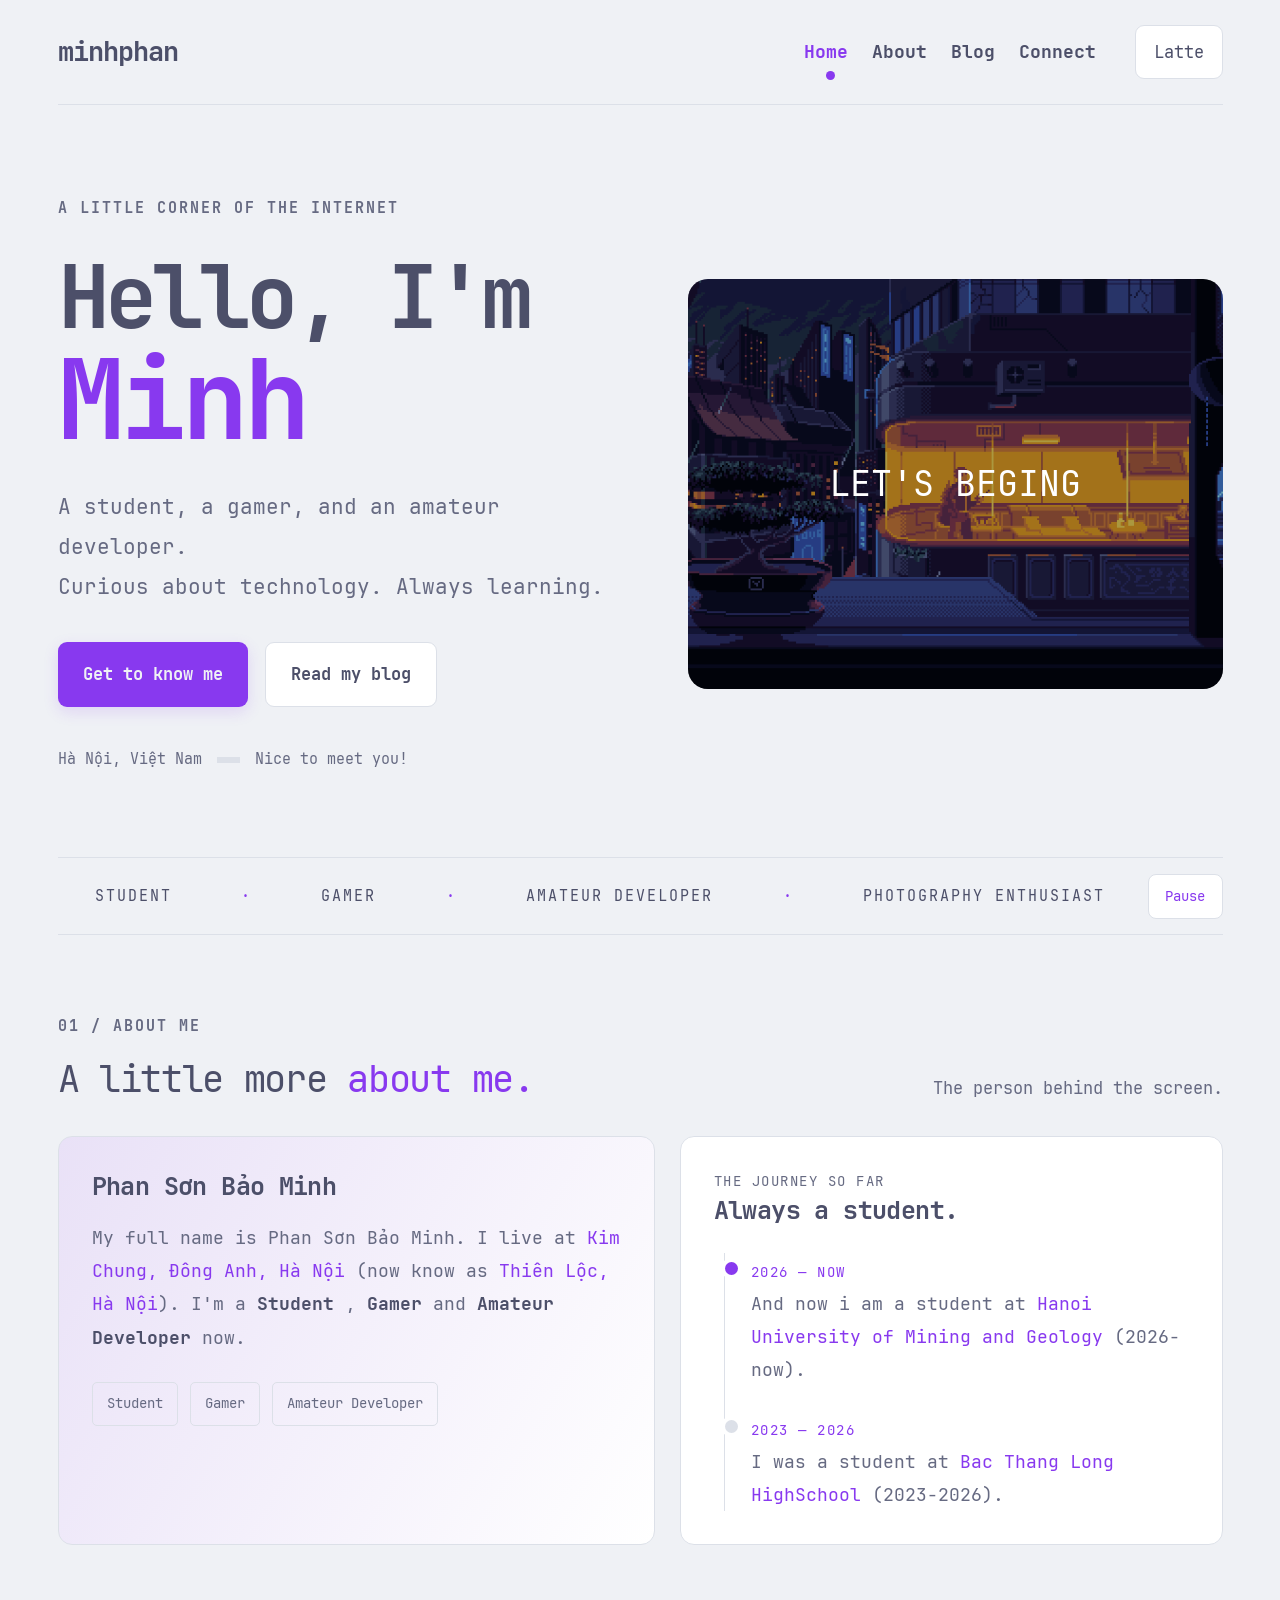
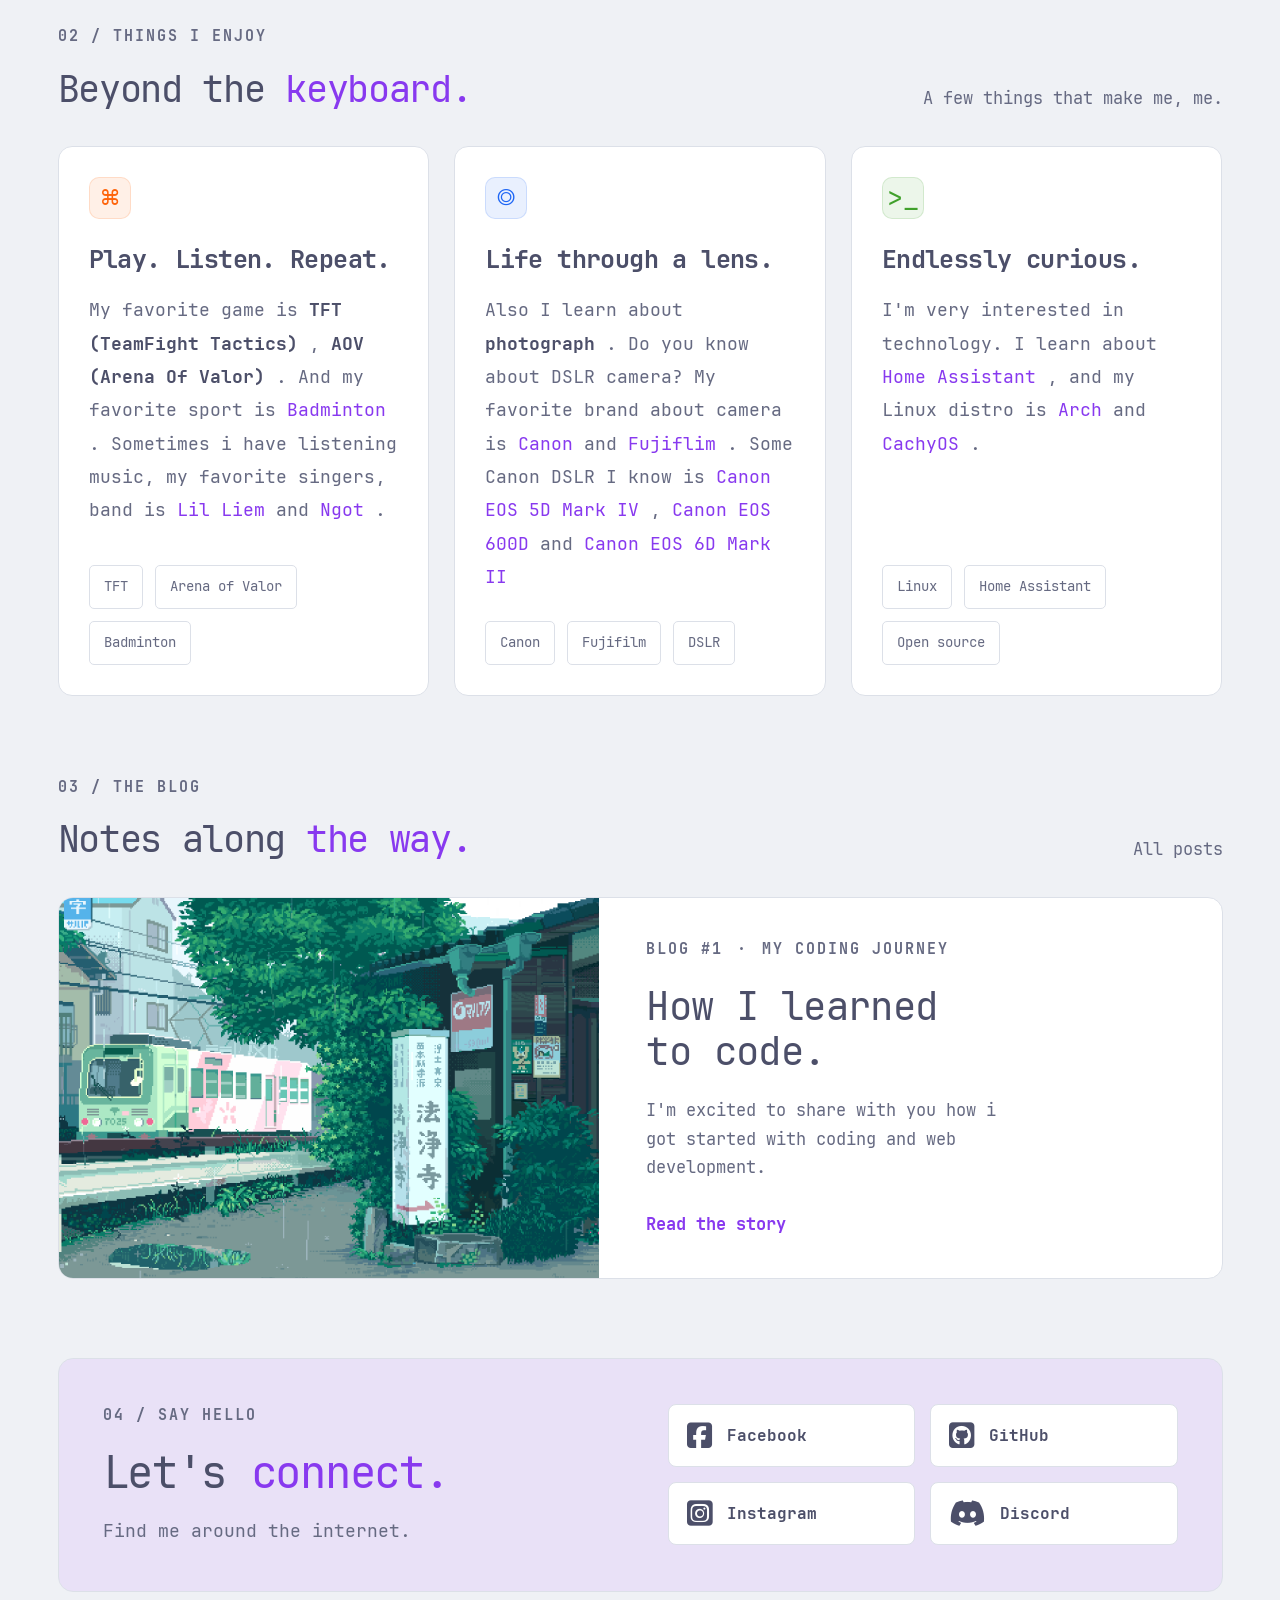
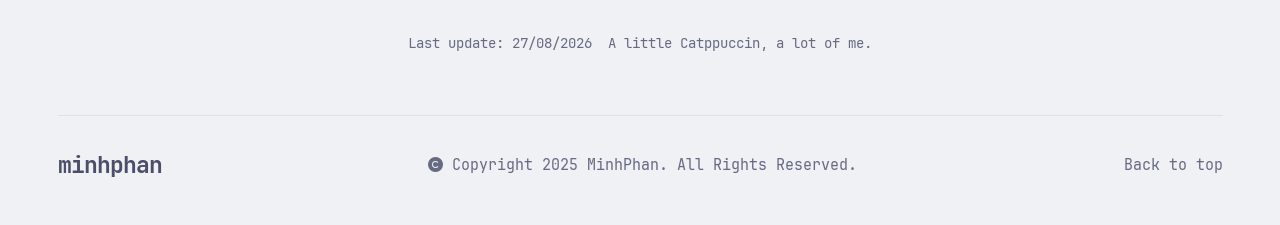
==== index.html @ f3f0e1aa "Initial commit: personal blog website" ====
<!doctype html>
<html lang="en">
  <head>
    <meta charset="UTF-8" />
    <meta name="viewport" content="width=device-width, initial-scale=1" />
    <meta name="theme-color" content="#eff1f5" />
    <meta
      name="description"
      content="The personal corner of Phan Sơn Bảo Minh. Student, gamer and amateur developer in Hà Nội."
    />
    <title>MinhPhan · Home</title>
    <link rel="icon" href="assets/images/favicon.jpg" />
    <!-- Áp dụng màu đã lưu trước khi vẽ trang để tránh nháy màu. -->
    <script>
      try {
        document.documentElement.dataset.theme =
          localStorage.getItem('minh-theme') ||
          (matchMedia('(prefers-color-scheme: dark)').matches ? 'dark' : 'light');
      } catch {}
    </script>
    <link rel="stylesheet" href="assets/fontawesome/css/all.min.css" />
    <link rel="stylesheet" href="style.css" />
    <script src="main.js" defer></script>
  </head>
  <body>
    <a class="skip" href="#main">Skip to content</a>
    <!-- Điều hướng chung và nút chuyển sáng/tối. -->
    <header class="header">
      <a class="brand" href="index.html">minhphan</a>
      <nav id="navigation" aria-label="Main navigation">
        <a class="active" href="index.html">Home</a>
        <a href="index.html#about">About</a>
        <a class="" href="blog/index.html">Blog</a>
        <a href="index.html#connect">Connect</a>
      </nav>
      <div class="header-actions">
        <button
          class="theme-toggle"
          aria-label="Switch color theme"
          title="Switch color theme"
        >
          <span class="theme-name">Latte</span>
        </button>
        <button
          class="menu-toggle"
          aria-label="Open navigation"
          aria-controls="navigation"
          aria-expanded="false"
        >
          <i class="fa-solid fa-bars" aria-hidden="true"></i>
        </button>
      </div>
    </header>
    <!-- Nội dung chính của trang. -->
    <main id="main">
      <section class="hero">
        <div class="hero-copy">
          <div class="eyebrow">A LITTLE CORNER OF THE INTERNET</div>
          <h1>
            Hello, I'm
            <br />
            <span class="name">Minh</span>
          </h1>
          <p class="hero-description">
            A student, a gamer, and an amateur developer.
            <br />
            Curious about technology. Always learning.
          </p>
          <div class="hero-buttons">
            <a class="button primary" href="#about">Get to know me</a>
            <a class="button secondary" href="blog/index.html">Read my blog</a>
          </div>
          <div class="location">
            Hà Nội, Việt Nam
            <span class="location-line"></span>
            Nice to meet you!
          </div>
        </div>
        <!-- Ảnh GIF dùng trong trang chủ Blog-main. -->
        <figure class="original-hero">
          <img src="assets/images/home.gif" alt="" />
          <figcaption>LET'S BEGING</figcaption>
        </figure>
      </section>
      <!-- Dải sở thích: hai nhóm giống nhau giúp vòng lặp nối liền. -->
      <div class="interest-strip">
        <div class="interest-window">
          <div class="interest-track">
            <div class="interest-group">
              <span>STUDENT</span>
              <span class="interest-separator" aria-hidden="true">·</span>
              <span>GAMER</span>
              <span class="interest-separator" aria-hidden="true">·</span>
              <span>AMATEUR DEVELOPER</span>
              <span class="interest-separator" aria-hidden="true">·</span>
              <span>PHOTOGRAPHY ENTHUSIAST</span>
              <span class="interest-separator" aria-hidden="true">·</span>
            </div>
            <!-- Bản sao trang trí, ẩn với trình đọc màn hình. -->
            <div class="interest-group" aria-hidden="true">
              <span>STUDENT</span>
              <span class="interest-separator" aria-hidden="true">·</span>
              <span>GAMER</span>
              <span class="interest-separator" aria-hidden="true">·</span>
              <span>AMATEUR DEVELOPER</span>
              <span class="interest-separator" aria-hidden="true">·</span>
              <span>PHOTOGRAPHY ENTHUSIAST</span>
              <span class="interest-separator" aria-hidden="true">·</span>
            </div>
          </div>
        </div>
        <button
          class="marquee-toggle"
          type="button"
          aria-label="Pause scrolling interests"
          aria-pressed="false"
          title="Pause scrolling interests"
        >
          Pause
        </button>
      </div>
      <section id="about" class="section">
        <div class="section-heading">
          <div>
            <div class="eyebrow">01 / ABOUT ME</div>
            <h2>
              A little more
              <em>about me.</em>
            </h2>
          </div>
          <p>The person behind the screen.</p>
        </div>
        <div class="about-grid">
          <article class="card intro-card">
            <h3>Phan Sơn Bảo Minh</h3>
            <p>
              My full name is Phan Sơn Bảo Minh. I live at
              <a
                href="https://vi.wikipedia.org/wiki/%C4%90%C3%B4ng_Anh_(huy%E1%BB%87n)"
                target="_blank"
                rel="noopener noreferrer"
              >
                Kim Chung, Đông Anh, Hà Nội
              </a>
              (now know as
              <a
                href="https://thienloc.hanoi.gov.vn/gioi-thieu-chung/gioi-thieu-ve-xa-thien-loc-thanh-pho-ha-noi-2786250628183225264.htm"
                target="_blank"
                rel="noopener noreferrer"
              >Thiên Lộc, Hà Nội</a>). I'm a
              <strong>Student</strong>
              ,
              <strong>Gamer</strong>
              and
              <strong>Amateur Developer</strong>
              now.
            </p>
            <div class="pills">
              <span>Student</span>
              <span>Gamer</span>
              <span>Amateur Developer</span>
            </div>
          </article>
          <article class="card education-card">
            <div class="card-top">
              <span class="small-label">THE JOURNEY SO FAR</span>
            </div>
            <h3>Always a student.</h3>
            <div class="timeline">
              <div>
                <span class="small-label">2026 — NOW</span>
                <p>
                  And now i am a student at
                  <a
                    href="https://humg.edu.vn/Pages/home.aspx"
                    target="_blank"
                    rel="noopener noreferrer"
                  >
                    Hanoi University of Mining and Geology
                  </a>
                  (2026-now).
                </p>
              </div>
              <div>
                <span class="small-label">2023 — 2026</span>
                <p>
                  I was a student at
                  <a
                    href="http://thptbacthanglong.edu.vn/"
                    target="_blank"
                    rel="noopener noreferrer"
                  >
                    Bac Thang Long HighSchool
                  </a>
                  (2023-2026).
                </p>
              </div>
            </div>
          </article>
        </div>
      </section>
      <section class="section">
        <div class="section-heading">
          <div>
            <div class="eyebrow">02 / THINGS I ENJOY</div>
            <h2>
              Beyond the
              <em>keyboard.</em>
            </h2>
          </div>
          <p>A few things that make me, me.</p>
        </div>
        <div class="hobbies">
          <article class="card hobby-card peach">
            <span class="hobby-icon" aria-hidden="true">⌘</span>
            <h3>Play. Listen. Repeat.</h3>
            <p>
              My favorite game is
              <strong>TFT (TeamFight Tactics)</strong>
              ,
              <strong>AOV (Arena Of Valor)</strong>
              . And my favorite sport is
              <a
                href="https://en.wikipedia.org/wiki/Badminton"
                target="_blank"
                rel="noopener noreferrer"
              >
                Badminton
              </a>
              . Sometimes i have listening music, my favorite singers, band is
              <a
                href="https://www.youtube.com/channel/UClchAbzC31CNcNcBfjbSCUA"
                target="_blank"
                rel="noopener noreferrer"
              >
                Lil Liem
              </a>
              and
              <a
                href="https://www.youtube.com/channel/UCuKWFCkVDNzcFy5JGeJFrOw"
                target="_blank"
                rel="noopener noreferrer"
              >
                Ngot
              </a>
              .
            </p>
            <div class="pills">
              <span>TFT</span>
              <span>Arena of Valor</span>
              <span>Badminton</span>
            </div>
          </article>
          <article class="card hobby-card blue">
            <span class="hobby-icon" aria-hidden="true">◎</span>
            <h3>Life through a lens.</h3>
            <p>
              Also I learn about
              <strong>photograph</strong>
              . Do you know about DSLR camera? My favorite brand about camera is
              <a
                href="https://en.wikipedia.org/wiki/Canon_EOS"
                target="_blank"
                rel="noopener noreferrer"
              >
                Canon
              </a>
              and
              <a
                href="https://en.wikipedia.org/wiki/Fujifilm"
                target="_blank"
                rel="noopener noreferrer"
              >
                Fujiflim
              </a>
              . Some Canon DSLR I know is
              <a
                href="https://en.wikipedia.org/wiki/Canon_EOS_5D_Mark_IV"
                target="_blank"
                rel="noopener noreferrer"
              >
                Canon EOS 5D Mark IV
              </a>
              ,
              <a
                href="https://en.wikipedia.org/wiki/Canon_EOS_600D"
                target="_blank"
                rel="noopener noreferrer"
              >
                Canon EOS 600D
              </a>
              and
              <a
                href="https://en.wikipedia.org/wiki/Canon_EOS_6D_Mark_II"
                target="_blank"
                rel="noopener noreferrer"
              >
                Canon EOS 6D Mark II
              </a>
            </p>
            <div class="pills">
              <span>Canon</span>
              <span>Fujifilm</span>
              <span>DSLR</span>
            </div>
          </article>
          <article class="card hobby-card green">
            <span class="hobby-icon" aria-hidden="true">&gt;_</span>
            <h3>Endlessly curious.</h3>
            <p>
              I'm very interested in technology. I learn about
              <a
                href="https://www.home-assistant.io/"
                target="_blank"
                rel="noopener noreferrer"
              >
                Home Assistant
              </a>
              , and my Linux distro is
              <a href="https://archlinux.org/" target="_blank" rel="noopener noreferrer">
                Arch
              </a>
              and
              <a
                href="https://cachyos.org/about/"
                target="_blank"
                rel="noopener noreferrer"
              >
                CachyOS
              </a>
              .
            </p>
            <div class="pills">
              <span>Linux</span>
              <span>Home Assistant</span>
              <span>Open source</span>
            </div>
          </article>
        </div>
      </section>
      <section class="section">
        <div class="section-heading">
          <div>
            <div class="eyebrow">03 / THE BLOG</div>
            <h2>
              Notes along
              <em>the way.</em>
            </h2>
          </div>
          <a class="text-link" href="blog/index.html">All posts</a>
        </div>
        <a class="featured-post" href="blog/blog1/index.html">
          <img class="post-image" src="assets/images/blog-1.gif" alt="" loading="lazy" />
          <div class="post-content">
            <div class="eyebrow">
              BLOG #1
              <span>·</span>
              MY CODING JOURNEY
            </div>
            <h3>
              How I learned
              <br />
              to code.
            </h3>
            <p>
              I'm excited to share with you how i got started with coding and web
              development.
            </p>
            <span class="read-link">Read the story</span>
          </div>
        </a>
      </section>
      <section id="connect" class="connect section">
        <div>
          <div class="eyebrow">04 / SAY HELLO</div>
          <h2>
            Let's
            <em>connect.</em>
          </h2>
          <p>Find me around the internet.</p>
        </div>
        <div class="socials">
          <a
            href="https://www.facebook.com/psbminhh/"
            target="_blank"
            rel="noopener noreferrer"
          >
            <i class="fa-brands fa-square-facebook" aria-hidden="true"></i>
            Facebook
          </a>
          <a
            href="https://github.com/MinhPhan1203"
            target="_blank"
            rel="noopener noreferrer"
          >
            <i class="fa-brands fa-square-github" aria-hidden="true"></i>
            GitHub
          </a>
          <a
            href="https://www.instagram.com/psbminhhh/"
            target="_blank"
            rel="noopener noreferrer"
          >
            <i class="fa-brands fa-square-instagram" aria-hidden="true"></i>
            Instagram
          </a>
          <a
            href="https://discord.com/users/926098921338593320"
            target="_blank"
            rel="noopener noreferrer"
          >
            <i class="fa-brands fa-discord" aria-hidden="true"></i>
            Discord
          </a>
        </div>
      </section>
      <div class="update">
        Last update: 27/08/2026

        <span>A little Catppuccin, a lot of me.</span>
      </div>
    </main>
    <!-- Chân trang. -->
    <footer>
      <a class="brand" href="index.html">minhphan</a>
      <p>
        <i class="fa-solid fa-copyright" aria-hidden="true"></i>
        Copyright 2025 MinhPhan. All Rights Reserved.
      </p>
      <a href="#main">Back to top</a>
    </footer>
  </body>
</html>
---- style.css ----
/* FONT NERD ĐƯỢC LƯU CỤC BỘ — không cần Google Fonts. */
@font-face {
  font-family: 'JetBrains Mono Nerd Font';
  src: url('assets/fonts/JetBrainsMonoNerdFont-Regular.ttf') format('truetype');
  font-weight: 100 500;
  font-style: normal;
  font-display: swap;
}
@font-face {
  font-family: 'JetBrains Mono Nerd Font';
  src: url('assets/fonts/JetBrainsMonoNerdFont-Bold.ttf') format('truetype');
  font-weight: 550 900;
  font-style: normal;
  font-display: swap;
}
:root {
  --font-body: 'JetBrains Mono Nerd Font', monospace;
}

/* 01. BẢNG MÀU — Catppuccin Latte (sáng) */
:root {
  color-scheme: light;
  --bg: #eff1f5;
  --surface: #fff;
  --text: #4c4f69;
  --muted: #666a82;
  --border: #dce0e8;
  --mauve: #8839ef;
  --soft: #e9e1f7;
  --peach: #fe640b;
  --blue: #1e66f5;
  --green: #40a02b;
  --yellow: #df8e1d;
  --mountain-back: #c6bcdf;
  --mountain-front: #a095bd;
  --snow: #f5effb;
  --hill: #8e94ab;
  --shadow: 0 18px 40px #4c4f6910;
}

/* Catppuccin Mocha (tối) */
:root[data-theme='dark'] {
  color-scheme: dark;
  --bg: #1e1e2e;
  --surface: #252536;
  --text: #cdd6f4;
  --muted: #a6adc8;
  --border: #38384e;
  --mauve: #cba6f7;
  --soft: #333047;
  --peach: #fab387;
  --blue: #89b4fa;
  --green: #a6e3a1;
  --yellow: #f9e2af;
  --mountain-back: #58516f;
  --mountain-front: #45415a;
  --snow: #a89bbd;
  --hill: #36364e;
  --shadow: 0 18px 40px #11111b40;
}

/* 02. THIẾT LẬP CHUNG */
* {
  box-sizing: border-box;
}
html {
  scroll-behavior: smooth;
  scroll-padding-top: 110px;
}
body {
  margin: 0;
  background: var(--bg);
  color: var(--text);
  font-family: var(--font-body);
  font-size: 20px;
  line-height: 1.7;
  transition:
    background-color 0.35s,
    color 0.35s;
}
a {
  color: inherit;
  text-decoration: none;
}
button {
  font: inherit;
  color: inherit;
  cursor: pointer;
}
a,
button {
  -webkit-tap-highlight-color: transparent;
}
a:focus-visible,
button:focus-visible {
  outline: 3px solid var(--mauve);
  outline-offset: 5px;
}
button,
a,
.card {
  transition:
    background-color 0.25s,
    border-color 0.25s,
    transform 0.25s,
    color 0.25s,
    box-shadow 0.25s;
}
p,
h1,
h2,
h3 {
  margin: 0;
}
button {
  border: 0;
}
::selection {
  background: var(--mauve);
  color: var(--bg);
}
.skip {
  position: fixed;
  top: -100px;
  left: 20px;
  z-index: 99;
  background: var(--surface);
  padding: 17px;
}
.skip:focus {
  top: 10px;
}
/* 03. HEADER VÀ ĐIỀU HƯỚNG */
.header {
  max-width: 1165px;
  margin: 0 auto;
  min-height: 105px;
  display: flex;
  align-items: center;
  justify-content: space-between;
  gap: 29px;
  border-bottom: 1px solid var(--border);
}
.brand {
  font-family: var(--font-body);
  font-weight: 700;
  font-size: 27px;
  letter-spacing: -1px;
  display: flex;
  align-items: center;
  gap: 14px;
}

.header nav {
  display: flex;
  gap: 39px;
  margin-left: auto;
  margin-right: 47px;
  font-size: 18px;
  font-weight: 600;
}
.header nav a {
  padding: 13px 0;
  position: relative;
}
.header nav a:hover,
.text-link:hover {
  color: var(--mauve);
}
.header nav a.active {
  color: var(--mauve);
}
.header nav a.active:after {
  content: '';
  width: 9px;
  height: 9px;
  position: absolute;
  bottom: 0;
  left: 50%;
  background: var(--mauve);
  border-radius: 50%;
}
.header-actions {
  display: flex;
  gap: 13px;
}
.theme-toggle {
  display: flex;
  gap: 14px;
  align-items: center;
  padding: 12px 18px;
  background: var(--surface);
  border: 1px solid var(--border);
  border-radius: 9px;
  font-size: 17px;
}

.menu-toggle {
  display: none;
  background: var(--surface);
  border: 1px solid var(--border);
  border-radius: 8px;
  width: 45px;
}
main,
footer {
  max-width: 1165px;
  margin: auto;
}
/* 04. PHẦN GIỚI THIỆU VÀ MINH HỌA */
.hero {
  display: grid;
  grid-template-columns: 1.05fr 1fr;
  align-items: center;
  gap: 70px;
  padding: 91px 0 85px;
}
.eyebrow {
  font-family: var(--font-body);
  font-size: 15px;
  font-weight: 600;
  letter-spacing: 2px;
  display: flex;
  align-items: center;
  gap: 14px;
  color: var(--muted);
}

h1,
h2,
h3 {
  font-family: var(--font-body);
}
h1 {
  font-size: 87px;
  line-height: 1.04;
  letter-spacing: -5px;
  font-weight: 600;
  margin: 30px 0;
}
h1 .name {
  color: var(--mauve);
  font-size: 111px;
  display: inline-flex;
  align-items: center;
  gap: 31px;
}

.hero-description {
  color: var(--muted);
  font-size: 21px;
  line-height: 1.9;
}
.hero-buttons {
  display: flex;
  gap: 17px;
  margin-top: 35px;
}
.button {
  display: inline-flex;
  align-items: center;
  justify-content: center;
  gap: 29px;
  padding: 17px 25px;
  border-radius: 9px;
  font-size: 17px;
  font-weight: 650;
  min-height: 51px;
}
.primary {
  background: var(--mauve);
  color: var(--bg);
  box-shadow: 0 5px 15px color-mix(in srgb, var(--mauve) 15%, transparent);
}
.secondary {
  border: 1px solid var(--border);
  background: var(--surface);
}
.button:hover {
  transform: translateY(-3px);
  box-shadow: var(--shadow);
}
.location {
  display: flex;
  align-items: center;
  gap: 15px;
  color: var(--muted);
  font-size: 15px;
  margin-top: 40px;
}
.location > span:first-child {
  font-size: 23px;
}
.location-line {
  width: 23px;
  height: 6px;
  background: var(--border);
}

/* Thụt đầu dòng mã minh họa bằng CSS, không phụ thuộc khoảng trắng HTML. */

.interest-strip i {
  color: var(--mauve);
  font-size: 19px;
  font-style: normal;
}
/* 05. THẺ GIỚI THIỆU, HỌC VẤN VÀ SỞ THÍCH */
.section {
  padding-top: 79px;
}
.section-heading {
  display: flex;
  justify-content: space-between;
  align-items: end;
  gap: 25px;
  margin-bottom: 33px;
}
.section-heading .eyebrow {
  margin-bottom: 15px;
}
h2 {
  font-size: 37px;
  letter-spacing: -1.3px;
  font-weight: 500;
  line-height: 1.3;
}
em {
  font-style: normal;
  color: var(--mauve);
}
.section-heading > p,
.text-link {
  font-size: 17px;
  color: var(--muted);
}
.about-grid {
  display: grid;
  grid-template-columns: 1.1fr 1fr;
  gap: 25px;
}
.card {
  border: 1px solid var(--border);
  background: var(--surface);
  border-radius: 14px;
  padding: 33px;
}
.card:hover {
  border-color: color-mix(in srgb, var(--mauve) 45%, var(--border));
  transform: translateY(-3px);
  box-shadow: var(--shadow);
}

h3 {
  font-size: 25px;
  line-height: 1.35;
  letter-spacing: -0.6px;
  margin-bottom: 17px;
  font-weight: 600;
}
.card p {
  font-size: 18px;
  color: var(--muted);
  line-height: 1.85;
}
.card p a {
  color: var(--mauve);
  text-decoration: none;
}
.card p a:hover {
  color: var(--blue);
}

/* Link trong bài blog: dùng màu nổi bật, không gạch chân. */
.article-body a {
  color: var(--mauve);
  text-decoration: none;
}

.article-body a:hover {
  color: var(--blue);
}
strong {
  font-weight: 600;
  color: var(--text);
}

.pills {
  display: flex;
  flex-wrap: wrap;
  gap: 12px;
  margin-top: 28px;
}
.pills span {
  font-size: 14px;
  padding: 9px 14px;
  border: 1px solid var(--border);
  border-radius: 5px;
  color: var(--muted);
}
.intro-card {
  background: linear-gradient(120deg, var(--soft), var(--surface));
}
.card-top {
  display: flex;
  align-items: center;
  justify-content: space-between;
}
.small-label {
  font-family: var(--font-body);
  font-size: 14px;
  letter-spacing: 1.5px;
  color: var(--muted);
}
.timeline {
  border-left: 1px solid var(--border);
  margin: 25px 0 0 10px;
  padding-left: 26px;
}
.timeline > div {
  position: relative;
  margin-top: 24px;
}
.timeline > div:before {
  content: '';
  position: absolute;
  left: -26px;
  top: 9px;
  width: 13px;
  height: 13px;
  border-radius: 50%;
  background: var(--mauve);
  box-shadow: 0 0 0 4px var(--surface);
}
.timeline > div + div:before {
  background: var(--border);
}
.timeline .small-label {
  color: var(--mauve);
}
.hobbies {
  display: grid;
  grid-template-columns: repeat(3, 1fr);
  gap: 25px;
}
.hobby-card {
  display: flex;
  flex-direction: column;
  padding: 30px;
}

/* Icon trang trí cũ, chỉ dùng cho ba thẻ Things I enjoy. */
.hobby-icon {
  --icon-color: var(--mauve);
  display: inline-flex;
  align-items: center;
  justify-content: center;
  align-self: flex-start;
  flex-shrink: 0;
  width: 42px;
  height: 42px;
  margin-bottom: 24px;
  border: 1px solid color-mix(in srgb, var(--icon-color) 15%, transparent);
  border-radius: 10px;
  background: color-mix(in srgb, var(--icon-color) 10%, var(--surface));
  color: var(--icon-color);
  font-size: 27px;
  line-height: 1;
}

.peach .hobby-icon {
  --icon-color: var(--peach);
}

.blue .hobby-icon {
  --icon-color: var(--blue);
}

.green .hobby-icon {
  --icon-color: var(--green);
}

.hobby-card .pills {
  margin-top: auto;
  padding-top: 28px;
}

/* 06. BÀI BLOG NỔI BẬT */
.featured-post {
  display: grid;
  grid-template-columns: 1fr 1.15fr;
  border: 1px solid var(--border);
  border-radius: 15px;
  overflow: hidden;
  background: var(--surface);
}
.featured-post:hover {
  transform: translateY(-3px);
  box-shadow: var(--shadow);
  border-color: var(--mauve);
}

.post-content {
  padding: 39px 47px;
  display: flex;
  flex-direction: column;
  justify-content: center;
}
.post-content h3 {
  font-size: 39px;
  font-weight: 500;
  line-height: 1.15;
  margin: 22px 0;
}
.post-content p {
  font-size: 17px;
  color: var(--muted);
  max-width: 365px;
}
.read-link {
  font-size: 17px;
  font-weight: 600;
  margin-top: 28px;
  display: flex;
  justify-content: space-between;
  align-items: center;
  color: var(--mauve);
}
.read-link > span {
  font-size: 25px;
}
/* 07. LIÊN HỆ VÀ CHÂN TRANG */
.connect {
  display: grid;
  grid-template-columns: 1fr 1fr;
  align-items: center;
  gap: 55px;
  margin-top: 79px;
  padding: 44px;
  border: 1px solid var(--border);
  border-radius: 15px;
  background: var(--soft);
}
.connect h2 {
  font-size: 44px;
  margin: 15px 0;
}
.connect h2 > span {
  font-size: 37px;
  color: var(--mauve);
}
.connect p {
  font-size: 18px;
  color: var(--muted);
}
.socials {
  display: grid;
  grid-template-columns: 1fr 1fr;
  gap: 15px;
}
.socials a {
  display: flex;
  gap: 15px;
  align-items: center;
  padding: 16px 18px;
  border: 1px solid var(--border);
  border-radius: 8px;
  background: var(--surface);
  font-size: 16px;
  font-weight: 600;
}
.socials a:hover {
  transform: translateY(-3px);
  border-color: var(--mauve);
}

.update {
  display: flex;
  align-items: center;
  justify-content: center;
  gap: 16px;
  margin: 40px 0 60px;
  font-size: 14px;
  color: var(--muted);
}

footer {
  display: flex;
  justify-content: space-between;
  align-items: center;
  gap: 25px;
  border-top: 1px solid var(--border);
  padding: 30px 0 40px;
}
footer p,
footer > a:last-child {
  font-size: 15px;
  color: var(--muted);
}
footer .brand {
  font-size: 23px;
}
/* 08. TRANG DANH SÁCH BLOG VÀ BÀI VIẾT */
.blog-page {
  padding-bottom: 80px;
}
.blog-page > .eyebrow,
.article > .eyebrow {
  margin-top: 50px;
}
.blog-page h1,
.article h1 {
  font-size: 77px;
  letter-spacing: -3px;
}
.page-description {
  color: var(--muted);
  margin-bottom: 50px;
}
.upcoming {
  display: grid;
  grid-template-columns: repeat(3, 1fr);
  gap: 25px;
  margin-top: 29px;
}
.upcoming h3 {
  margin-top: 23px;
}
.coming-tag {
  display: inline-block;
  border: 1px solid var(--border);
  border-radius: 20px;
  padding: 8px 15px;
  font-size: 15px;
  color: var(--muted);
  margin-top: 25px;
}
.article {
  max-width: 765px;
  margin: 0 auto 80px;
}
.byline {
  display: flex;
  align-items: center;
  gap: 17px;
  font-size: 18px;
  margin: 35px 0 50px;
}
.byline small {
  color: var(--muted);
  font-size: 16px;
}

.article-body {
  border-top: 1px solid var(--border);
  padding-top: 40px;
}
.article-body h2 {
  font-size: 34px;
}
.article-body p {
  font-size: 21px;
  line-height: 1.95;
  margin: 29px 0;
}
.article-body .lead {
  font-size: 25px;
  color: var(--muted);
}
.article > .button {
  margin-top: 30px;
}
/* 09. ANIMATION */
.reveal {
  animation: reveal 0.65s both;
}
@keyframes reveal {
  from {
    opacity: 0;
    transform: translateY(18px);
  }
  to {
    opacity: 1;
    transform: translateY(0);
  }
}
@keyframes slow-turn {
  to {
    transform: rotate(360deg);
  }
}
@keyframes float {
  50% {
    transform: translateY(-7px) rotate(-5deg);
  }
}
@keyframes blink {
  50% {
    opacity: 0;
  }
}

/* 10. RESPONSIVE — màn hình lớn */
@media (min-width: 1500px) {
  .hero {
    padding-block: 105px;
  }
}

/* Laptop */
@media (max-width: 1240px) {
  .header,
  main,
  footer {
    margin-left: 45px;
    margin-right: 45px;
  }
  .hero {
    gap: 50px;
  }
  h1 {
    font-size: 75px;
  }
  h1 .name {
    font-size: 100px;
  }

  .hero-description {
    font-size: 19px;
  }
}

/* Tablet */
@media (max-width: 960px) {
  .header nav {
    margin-right: 10px;
    gap: 27px;
  }
  .hero {
    gap: 35px;
    padding-block: 70px;
  }
  .hero h1 {
    font-size: 63px;
  }
  .hero h1 .name {
    font-size: 87px;
  }

  .hero-buttons {
    gap: 13px;
  }
  .button {
    padding: 16px 19px;
    gap: 18px;
  }
  .hobbies {
    grid-template-columns: 1fr;
  }
  .hobby-card {
    display: grid;
    grid-template-columns: 44px 1fr;
    gap: 0 20px;
  }

  .hobby-card p,
  .hobby-card .pills {
    grid-column: 2;
  }
  .hobby-card .pills {
    padding-top: 21px;
  }
  .connect {
    gap: 30px;
    padding: 33px;
  }
  .post-content {
    padding: 33px;
  }
  .section-heading > p {
    font-size: 15px;
  }
  .upcoming {
    grid-template-columns: repeat(2, 1fr);
  }
}

/* Điện thoại */
@media (max-width: 680px) {
  html {
    scroll-padding-top: 25px;
  }
  .header,
  main,
  footer {
    margin-left: 27px;
    margin-right: 27px;
  }
  .header {
    min-height: 85px;
    position: relative;
    gap: 15px;
  }
  .header .brand {
    font-size: 25px;
  }

  .menu-toggle {
    display: block;
  }
  .theme-toggle {
    padding: 11px 15px;
  }
  .header nav {
    display: none;
    position: absolute;
    top: 70px;
    right: 0;
    left: 0;
    margin: 0;
    padding: 21px;
    background: var(--surface);
    border: 1px solid var(--border);
    border-radius: 12px;
    z-index: 10;
    box-shadow: var(--shadow);
  }
  .header nav.open {
    display: flex;
    flex-direction: column;
    gap: 8px;
  }
  .header nav a {
    padding: 14px;
  }
  .header nav a.active:after {
    left: auto;
    right: 10px;
    bottom: 19px;
  }
  .hero {
    grid-template-columns: 1fr;
    gap: 45px;
    padding: 50px 0 60px;
  }
  .hero h1 {
    font-size: 67px;
    margin-top: 27px;
  }
  .hero h1 .name {
    font-size: 93px;
  }
  .hero-copy > .eyebrow {
    font-size: 13px;
    letter-spacing: 1.5px;
  }
  .hero-description {
    font-size: 19px;
  }
  .hero-buttons {
    gap: 15px;
  }
  .location {
    margin-top: 30px;
    font-size: 14px;
  }

  .section {
    padding-top: 55px;
  }
  .section-heading {
    align-items: start;
    margin-bottom: 27px;
  }
  .section-heading > p {
    display: none;
  }
  h2 {
    font-size: 33px;
  }
  .about-grid {
    grid-template-columns: 1fr;
    gap: 20px;
  }
  .card {
    padding: 28px;
  }
  .hobbies {
    gap: 20px;
  }
  .hobby-card {
    display: flex;
  }

  .hobby-card .pills {
    margin-top: 0;
  }
  .featured-post {
    grid-template-columns: 1fr;
  }

  .post-content {
    padding: 32px;
  }
  .post-content h3 {
    font-size: 37px;
  }
  .post-content h3 br {
    display: none;
  }
  .connect {
    grid-template-columns: 1fr;
    gap: 28px;
    padding: 30px;
    margin-top: 55px;
  }
  .connect h2 {
    font-size: 40px;
  }
  .socials {
    gap: 14px;
  }
  .socials a {
    padding: 16px;
    font-size: 16px;
  }
  .update {
    flex-wrap: wrap;
    margin: 31px 0 40px;
    gap: 14px;
    font-size: 13px;
  }
  .update > span:last-child {
    display: none;
  }

  footer {
    flex-wrap: wrap;
    gap: 20px;
    padding: 28px 0;
  }
  footer p {
    order: 3;
    width: 100%;
    font-size: 14px;
  }
  .blog-page h1,
  .article h1 {
    font-size: 57px;
  }
  .upcoming {
    grid-template-columns: 1fr;
  }
  .article-body h2 {
    font-size: 31px;
  }
  .article-body p {
    font-size: 20px;
  }
  .article-body .lead {
    font-size: 23px;
  }
  .blog-page {
    padding-bottom: 50px;
  }
  .article {
    margin-bottom: 50px;
  }
}
/* DẢI SỞ THÍCH CHẠY VÒNG LẶP — đổi 28s để chỉnh tốc độ. */
.interest-strip {
  display: flex;
  align-items: center;
  border-block: 1px solid var(--border);
}
.interest-window {
  flex: 1;
  min-width: 0;
  overflow: hidden;
}
.interest-track {
  display: flex;
  width: max-content;
  animation: scroll-interests 28s linear infinite;
}
.interest-group {
  display: flex;
  align-items: center;
  justify-content: space-around;
  flex-shrink: 0;
  min-width: 1165px;
  gap: 45px;
  padding: 28px 25px;
  white-space: nowrap;
  font:
    500 15px 'JetBrains Mono Nerd Font',
    sans-serif;
  letter-spacing: 2px;
}
.interest-strip:hover .interest-track,
.interest-strip:focus-within .interest-track,
.interest-strip.is-paused .interest-track {
  animation-play-state: paused;
}
.marquee-toggle {
  flex-shrink: 0;
  width: 45px;
  height: 45px;
  margin-left: 13px;
  border: 1px solid var(--border);
  border-radius: 8px;
  background: var(--surface);
  color: var(--mauve);
}
@keyframes scroll-interests {
  to {
    transform: translateX(-50%);
  }
}
@media (max-width: 680px) {
  .interest-group {
    min-width: 855px;
    padding-block: 25px;
    font-size: 14px;
    gap: 33px;
    letter-spacing: 1px;
  }
}
@media (prefers-reduced-motion: reduce) {
  .interest-track {
    width: auto;
  }
  .interest-group {
    min-width: 0;
    width: 100%;
    flex-wrap: wrap;
    justify-content: center;
    gap: 17px 25px;
  }
  .interest-group[aria-hidden='true'],
  .marquee-toggle {
    display: none;
  }
}

@media (prefers-reduced-motion: reduce) {
  html {
    scroll-behavior: auto;
  }
  *,
  *:before,
  *:after {
    animation: none !important;
    transition: none !important;
  }
}

/* ẢNH VÀ ICON GỐC TỪ BLOG-MAIN */
.original-hero {
  position: relative;
  min-width: 0;
  margin: 0;
  height: 410px;
  overflow: hidden;
  border-radius: 20px;
}
.original-hero img {
  width: 100%;
  height: 100%;
  object-fit: cover;
}
.original-hero::after {
  content: '';
  position: absolute;
  inset: 0;
  background: #04091e55;
}
.original-hero figcaption {
  position: absolute;
  inset: 0;
  display: grid;
  place-items: center;
  padding: 25px;
  z-index: 1;
  color: #fff;
  font-size: 35px;
  text-align: center;
}
.post-image {
  width: 100%;
  height: 100%;
  min-height: 295px;
  object-fit: cover;
}
.article-image {
  display: block;
  width: 100%;
  height: 355px;
  object-fit: cover;
  border-radius: 20px;
  margin-block: 35px;
}
.upcoming-image {
  width: 100%;
  height: 185px;
  object-fit: cover;
  border-radius: 10px;
  margin-bottom: 20px;
}
.socials .fa-brands {
  font-size: 29px;
}
.interest-separator {
  color: var(--mauve);
}
.marquee-toggle {
  width: auto;
  min-width: 75px;
  padding-inline: 10px;
  font-size: 14px;
}
.hero-copy,
.card,
.post-content,
.connect > div {
  min-width: 0;
}
.card p,
.article-body p {
  overflow-wrap: anywhere;
}
.hero-buttons,
.location {
  flex-wrap: wrap;
}
.hobby-card {
  display: flex;
}
.hobby-card .pills {
  margin-top: auto;
}
.menu-toggle {
  flex-shrink: 0;
}
.header nav {
  gap: 24px;
  margin-right: 10px;
}
@media (max-width: 1100px) {
  .hero {
    grid-template-columns: 1fr;
  }
  .original-hero {
    height: 355px;
  }
  .about-grid,
  .connect {
    grid-template-columns: 1fr;
  }
  .section-heading {
    flex-wrap: wrap;
  }
  .hobbies {
    grid-template-columns: 1fr;
  }
  .featured-post {
    grid-template-columns: 1fr;
  }
  .post-image {
    height: 295px;
  }
}
@media (max-width: 800px) and (min-width: 681px) {
  .header {
    flex-wrap: wrap;
    padding-block: 20px;
  }
  .header nav {
    order: 3;
    width: 100%;
    justify-content: space-between;
    margin: 0;
  }
}
@media (max-width: 680px) {
  .original-hero {
    height: 310px;
  }
  .original-hero figcaption {
    font-size: 30px;
  }
  .socials {
    grid-template-columns: 1fr;
  }
  .header {
    gap: 8px;
  }
  .theme-toggle {
    padding-inline: 10px;
  }
  .header .brand {
    font-size: 25px;
  }
  .hero h1 {
    letter-spacing: -4px;
  }
  .article-image {
    height: 255px;
  }
  .interest-group {
    min-width: 1100px;
  }
}

/* Chừa chỗ cho chữ lớn và các nút trên điện thoại nhỏ. */
@media (max-width: 360px) {
  .header {
    flex-wrap: wrap;
    padding-block: 15px;
  }
  .header-actions {
    margin-left: auto;
  }
  .header nav {
    top: 100%;
  }
}
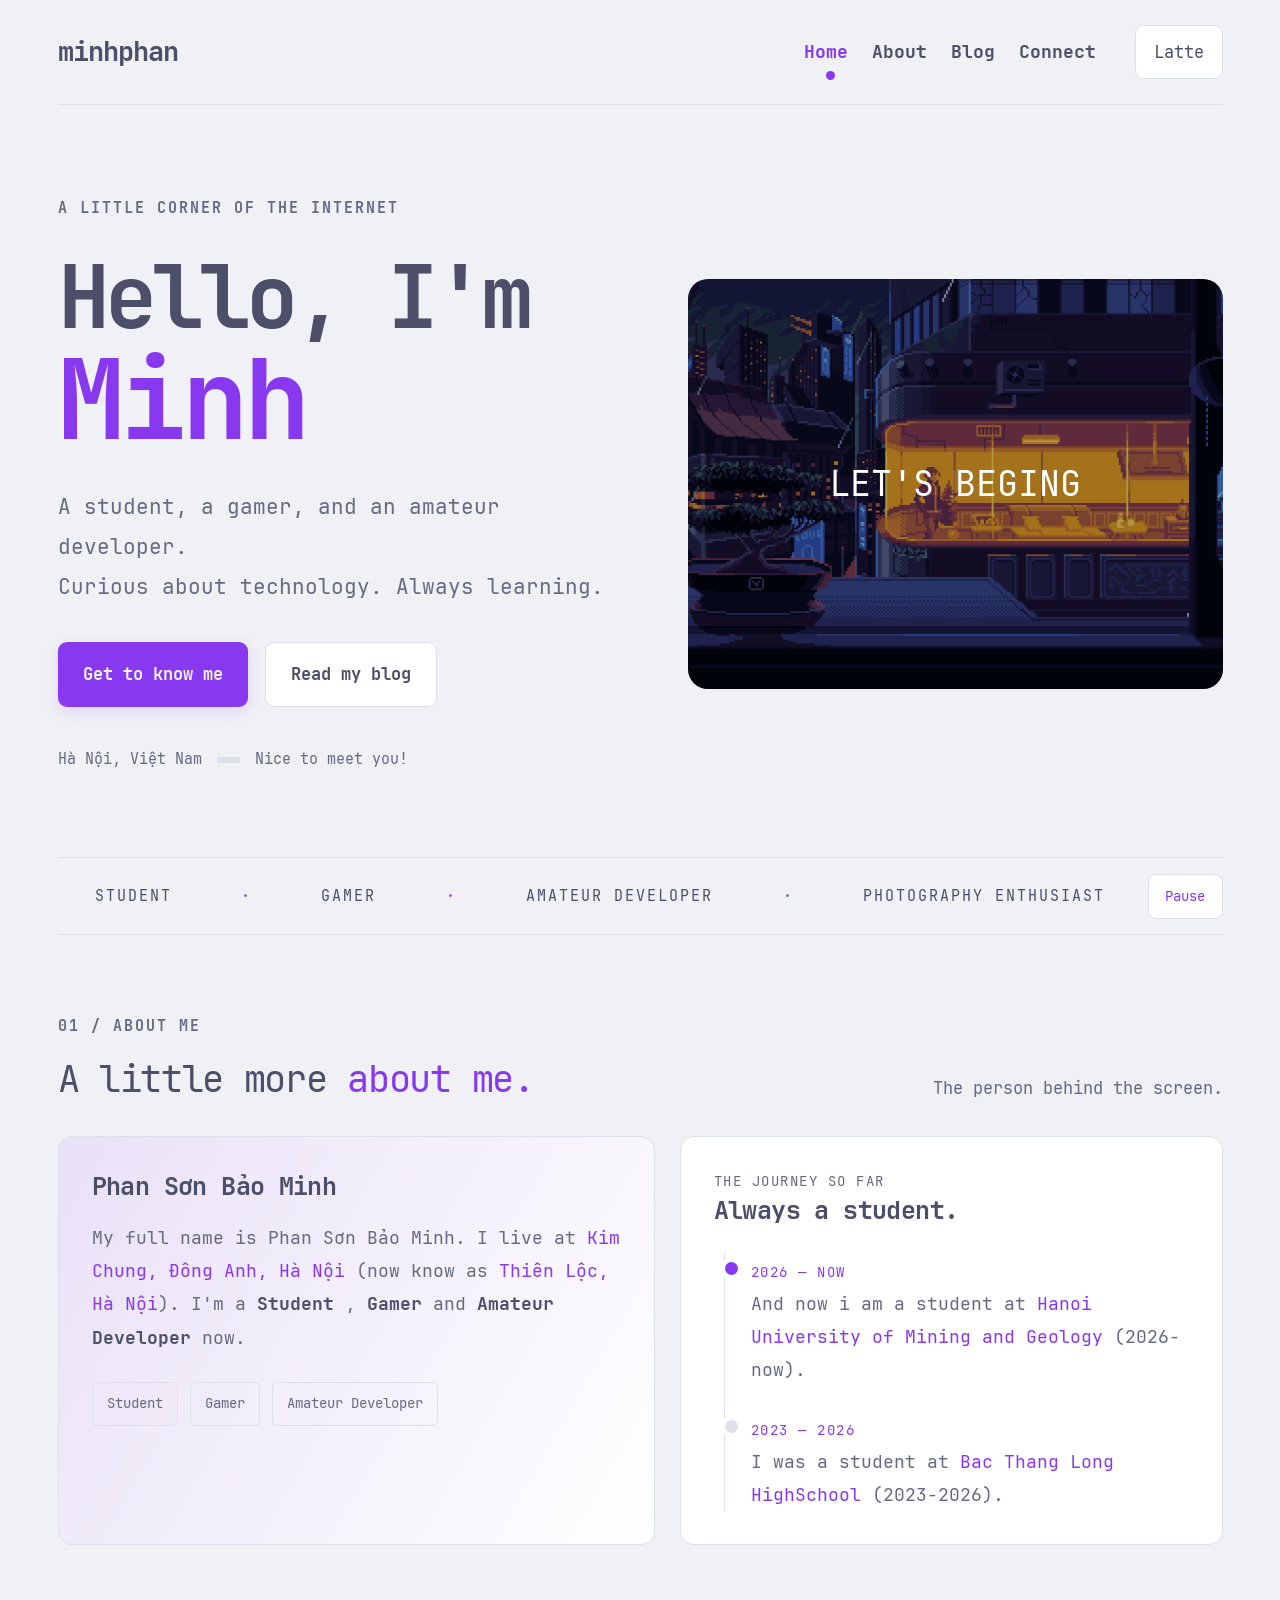
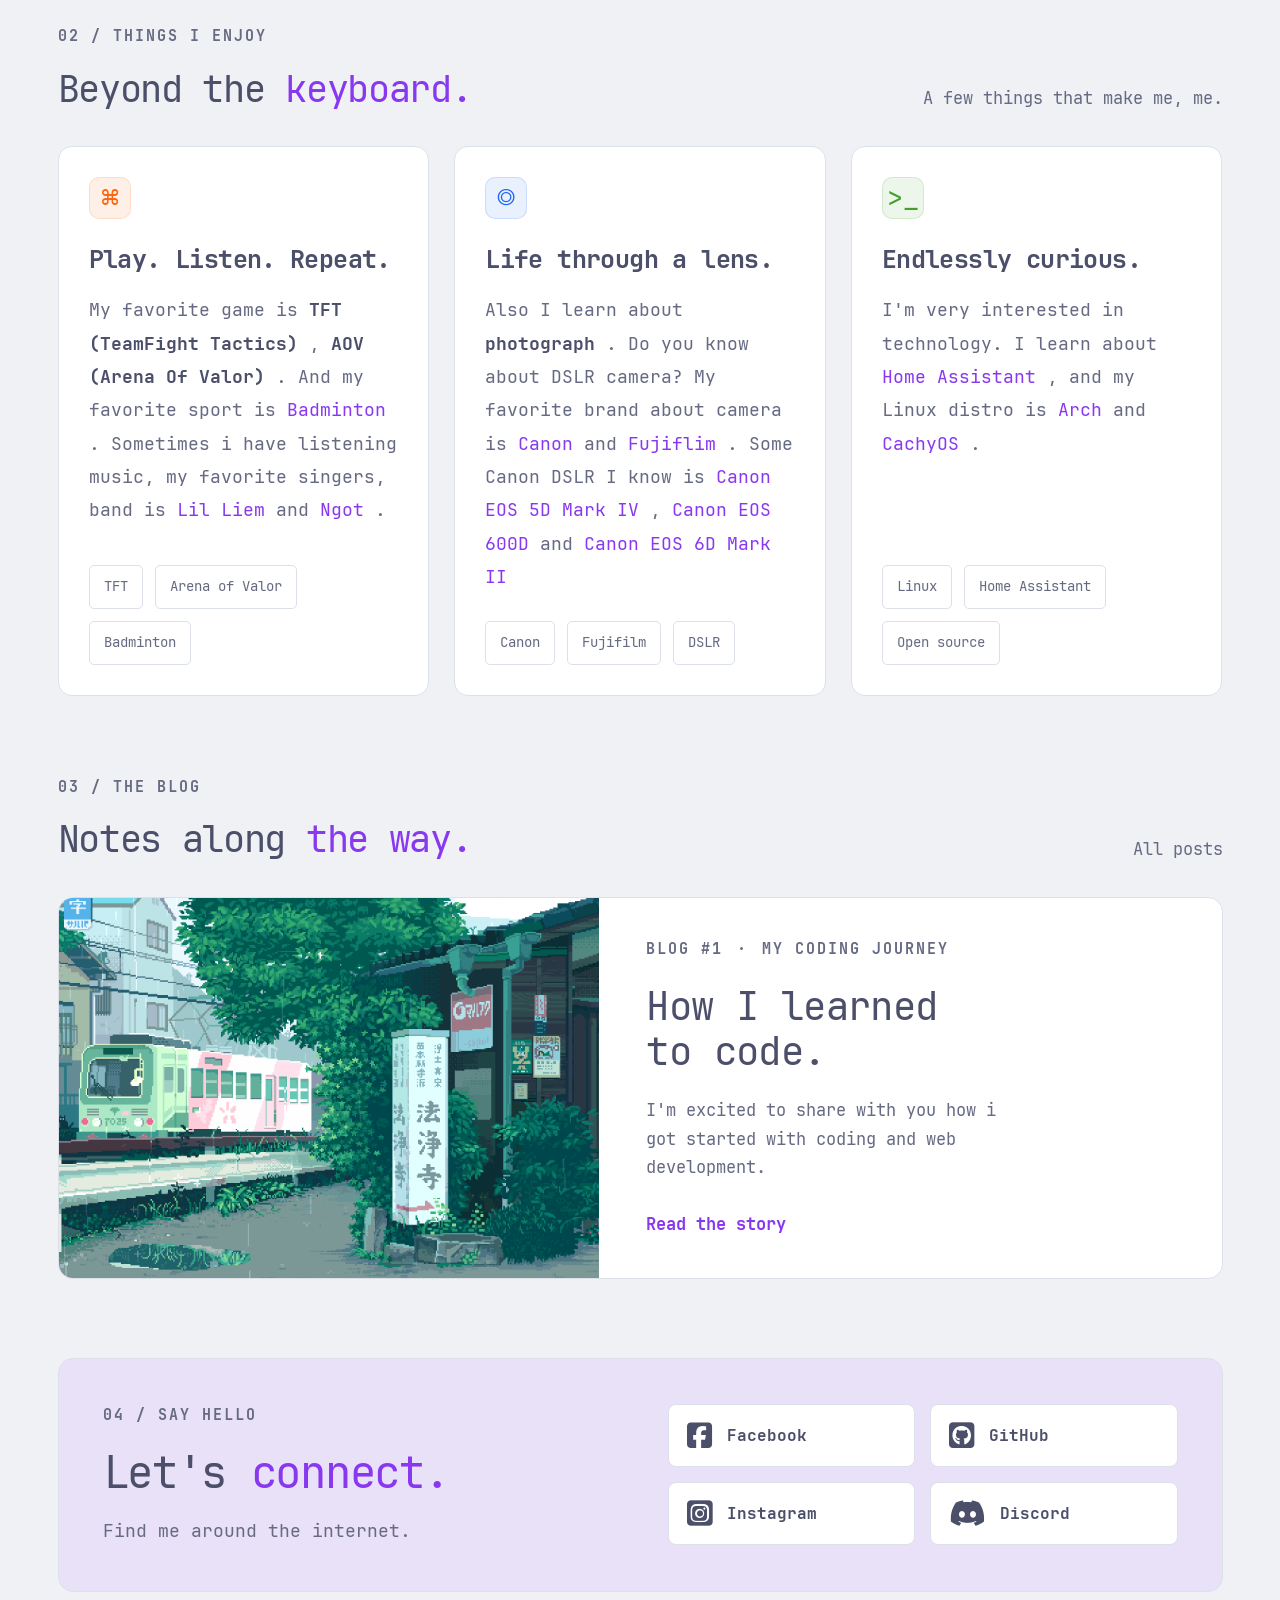
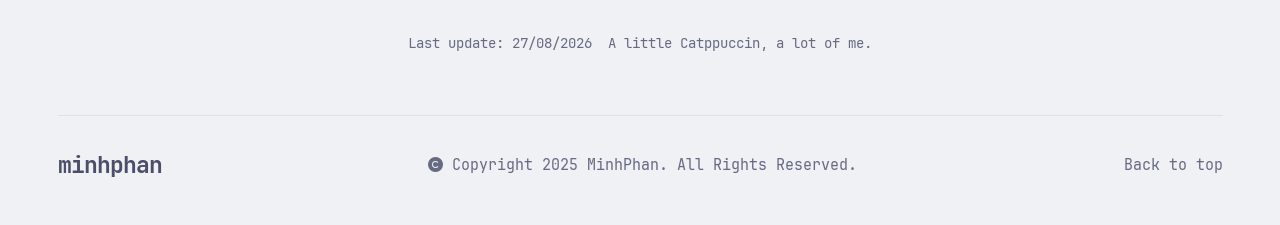
==== commit 8890e872: "Change: icon discord" ====
--- a/index.html
+++ b/index.html
@@ -409,7 +409,7 @@
             target="_blank"
             rel="noopener noreferrer"
           >
-            <i class="fa-brands fa-discord" aria-hidden="true"></i>
+            <i class="fa-brands fa-discord discord-square" aria-hidden="true"></i>
             Discord
           </a>
         </div>
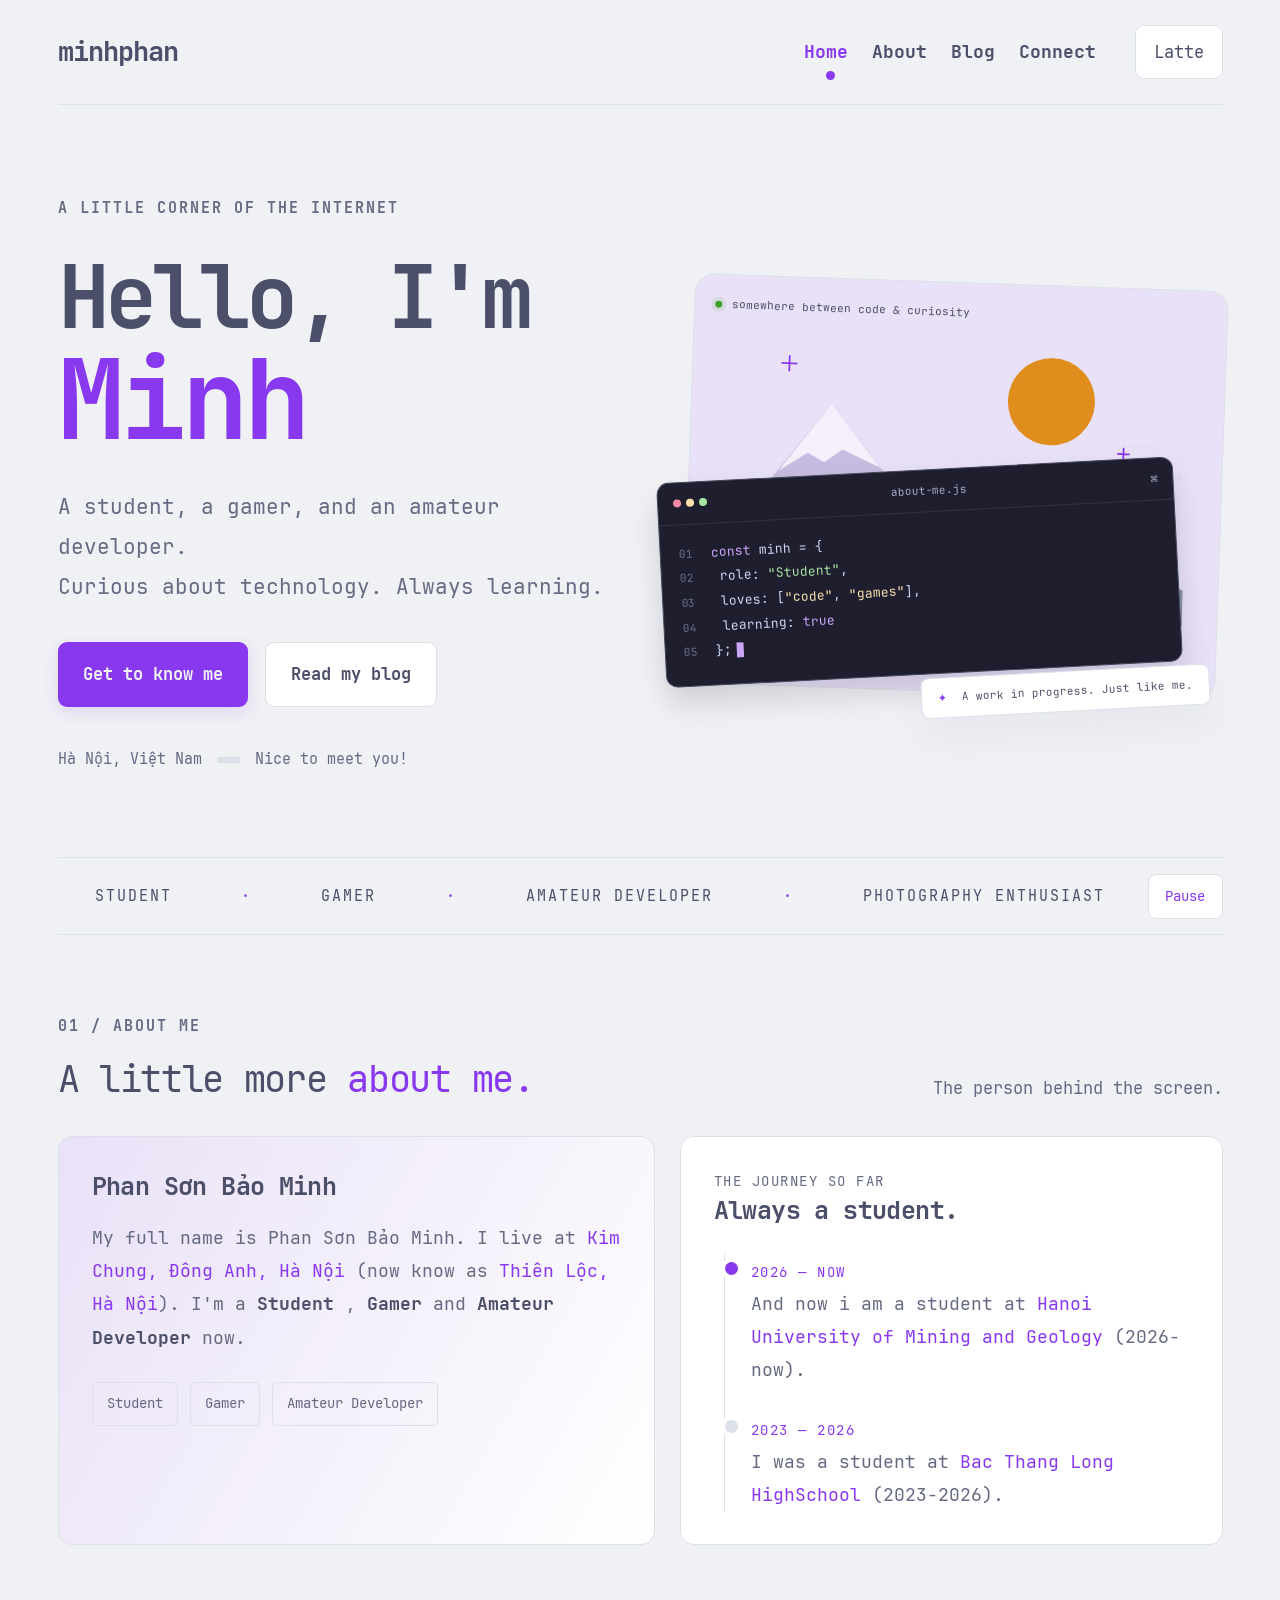
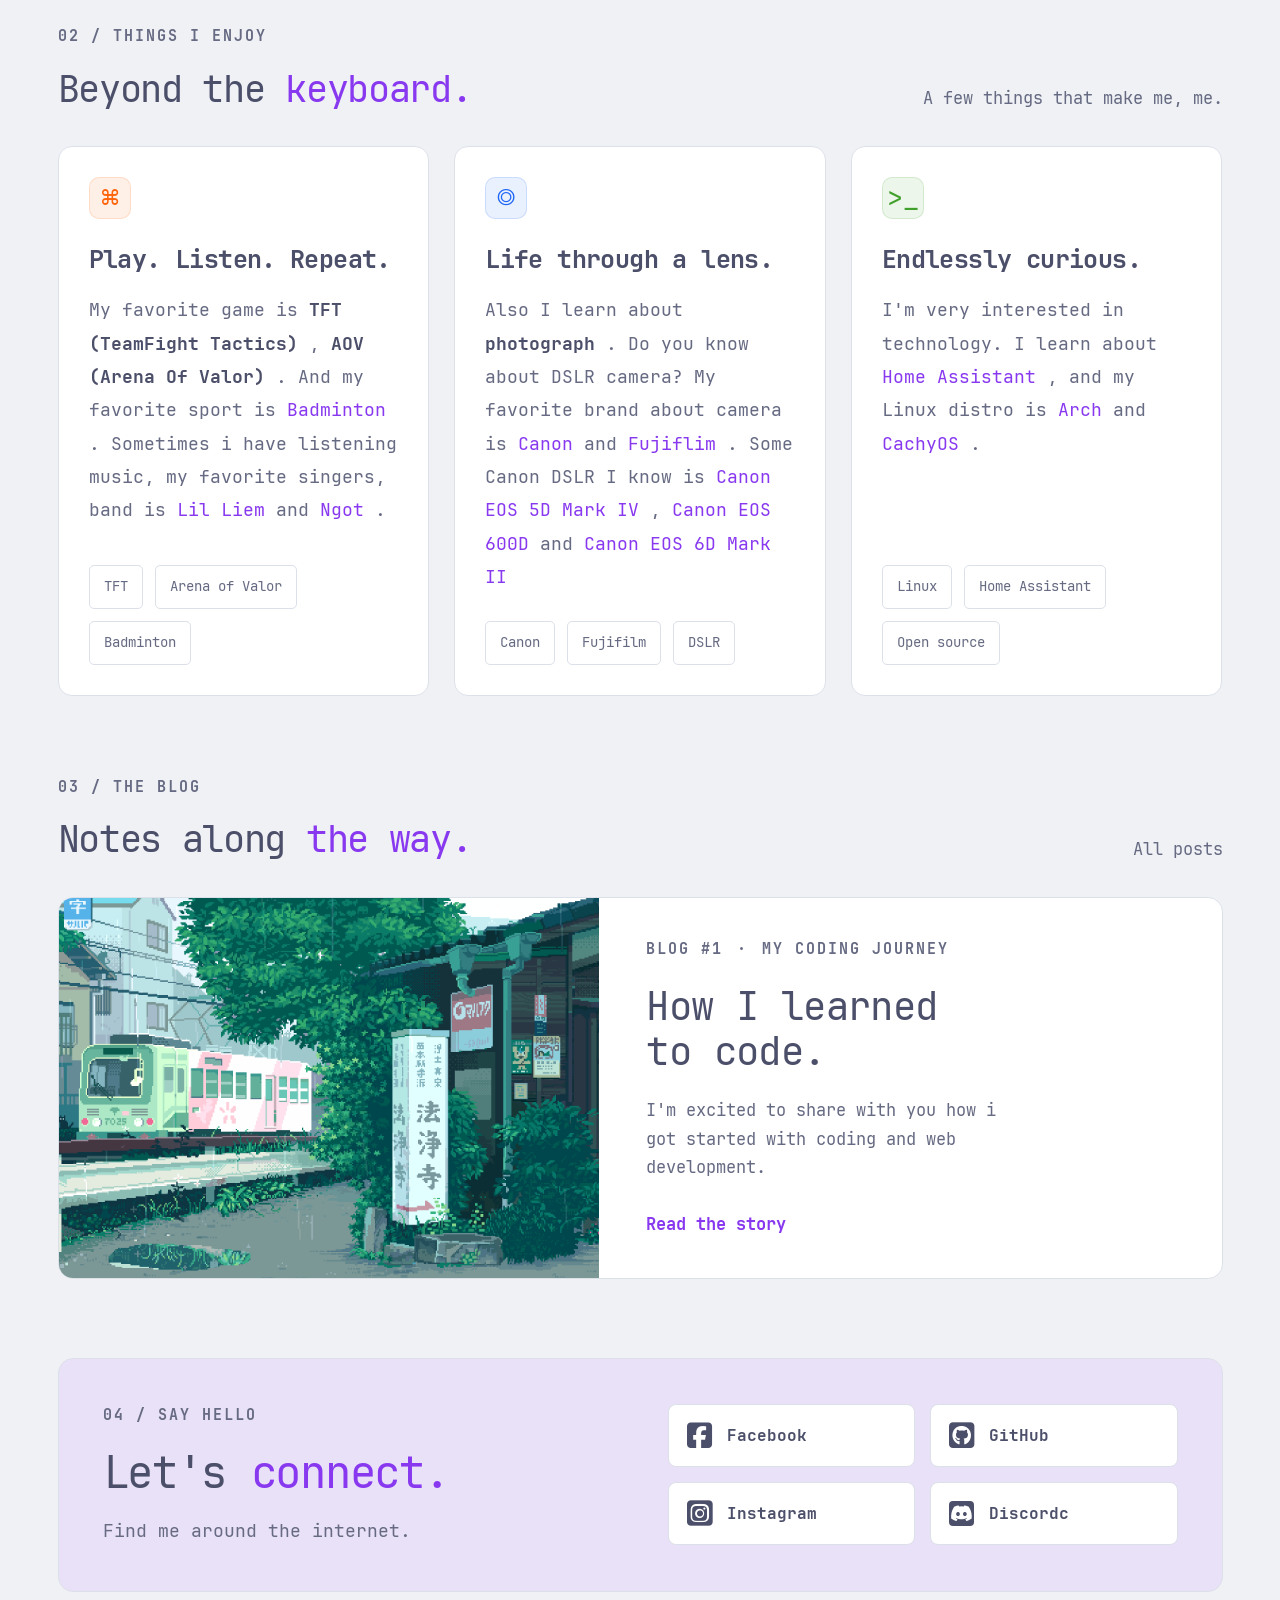
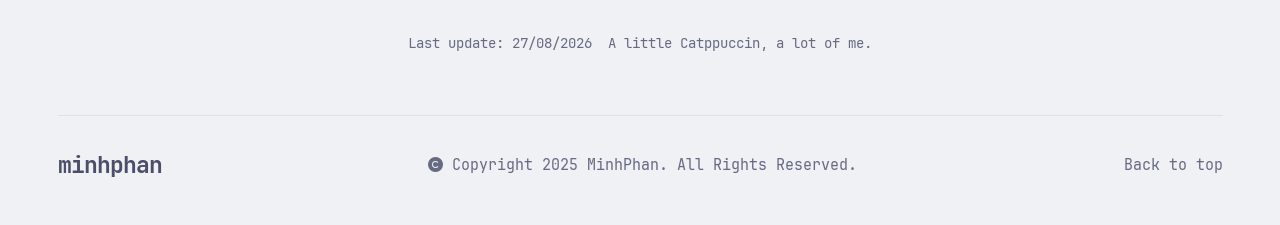
==== commit 0f6aa933: "Update: about-me.js" ====
--- a/index.html
+++ b/index.html
@@ -76,11 +76,41 @@
             Nice to meet you!
           </div>
         </div>
-        <!-- Ảnh GIF dùng trong trang chủ Blog-main. -->
-        <figure class="original-hero">
-          <img src="assets/images/home.gif" alt="" />
-          <figcaption>LET'S BEGING</figcaption>
-        </figure>
+        <!-- Minh họa hero ban đầu: phong cảnh, mặt trời và cửa sổ mã. -->
+        <div class="hero-art" aria-label="An illustrated mountain landscape and a small code window">
+          <div class="art-label"><span class="status-dot"></span> somewhere between code &amp; curiosity</div>
+          <svg class="landscape" viewBox="0 0 520 360" fill="none" aria-hidden="true">
+            <defs>
+              <pattern id="grid" width="32" height="32" patternUnits="userSpaceOnUse">
+                <path d="M32 0H0V32" stroke="currentColor" stroke-opacity=".07" />
+              </pattern>
+            </defs>
+            <rect width="520" height="360" fill="url(#grid)" />
+            <circle cx="365" cy="113" r="49" fill="var(--yellow)" />
+            <path d="m0 280 118-156 132 161 70-73 200 123v25H0Z" fill="var(--mountain-back)" />
+            <path d="m61 201 57-77 57 70-43-19-20 15-19-10Z" fill="var(--snow)" />
+            <path d="m195 360 170-173 155 159v14" fill="var(--mountain-front)" />
+            <path d="m323 230 42-43 43 44-31-10-12 12-20-13Z" fill="var(--snow)" />
+            <path d="M0 320c105-54 160-5 255 20s191-47 265-20v40H0" fill="var(--hill)" />
+            <g stroke="var(--mauve)" stroke-width="2">
+              <path d="M69 71v18m-9-9h18M448 162v14m-7-7h14" />
+            </g>
+          </svg>
+          <div class="code-window">
+            <div class="window-bar">
+              <div class="window-dots"><i></i><i></i><i></i></div>
+              <span>about-me.js</span><span>⌘</span>
+            </div>
+            <div class="code-body">
+              <div><span class="line-no">01</span><span class="code-purple">const</span> minh = {</div>
+              <div><span class="line-no">02</span>  role: <span class="code-green">"Student"</span>,</div>
+              <div><span class="line-no">03</span>  loves: [<span class="code-yellow">"code"</span>, <span class="code-yellow">"games"</span>],</div>
+              <div><span class="line-no">04</span>  learning: <span class="code-purple">true</span></div>
+              <div><span class="line-no">05</span>};<span class="cursor"></span></div>
+            </div>
+          </div>
+          <div class="floating-note"><span>✦</span> A work in progress. Just like me.</div>
+        </div>
       </section>
       <!-- Dải sở thích: hai nhóm giống nhau giúp vòng lặp nối liền. -->
       <div class="interest-strip">
@@ -410,7 +440,7 @@
             rel="noopener noreferrer"
           >
             <i class="fa-brands fa-discord discord-square" aria-hidden="true"></i>
-            Discord
+            Discordc
           </a>
         </div>
       </section>
--- a/style.css
+++ b/style.css
@@ -1055,36 +1055,6 @@
 }
 
 /* ẢNH VÀ ICON GỐC TỪ BLOG-MAIN */
-.original-hero {
-  position: relative;
-  min-width: 0;
-  margin: 0;
-  height: 410px;
-  overflow: hidden;
-  border-radius: 20px;
-}
-.original-hero img {
-  width: 100%;
-  height: 100%;
-  object-fit: cover;
-}
-.original-hero::after {
-  content: '';
-  position: absolute;
-  inset: 0;
-  background: #04091e55;
-}
-.original-hero figcaption {
-  position: absolute;
-  inset: 0;
-  display: grid;
-  place-items: center;
-  padding: 25px;
-  z-index: 1;
-  color: #fff;
-  font-size: 35px;
-  text-align: center;
-}
 .post-image {
   width: 100%;
   height: 100%;
@@ -1109,6 +1079,20 @@
 .socials .fa-brands {
   font-size: 29px;
 }
+
+/* Discord nằm trong ô vuông bo góc giống ba icon mạng xã hội còn lại. */
+.socials .discord-square {
+  display: inline-flex;
+  align-items: center;
+  justify-content: center;
+  flex-shrink: 0;
+  width: 25px;
+  height: 25px;
+  border-radius: 4px;
+  background: var(--text);
+  color: var(--surface);
+  font-size: 18px;
+}
 .interest-separator {
   color: var(--mauve);
 }
@@ -1149,9 +1133,6 @@
   .hero {
     grid-template-columns: 1fr;
   }
-  .original-hero {
-    height: 355px;
-  }
   .about-grid,
   .connect {
     grid-template-columns: 1fr;
@@ -1182,12 +1163,6 @@
   }
 }
 @media (max-width: 680px) {
-  .original-hero {
-    height: 310px;
-  }
-  .original-hero figcaption {
-    font-size: 30px;
-  }
   .socials {
     grid-template-columns: 1fr;
   }
@@ -1224,3 +1199,151 @@
     top: 100%;
   }
 }
+
+/* HERO MINH HỌA BAN ĐẦU
+   Khung này thay cho GIF ở đầu trang; phần GIF trong blog vẫn được giữ nguyên. */
+.hero-art {
+  position: relative;
+  min-width: 0;
+  height: 410px;
+  margin-top: 6px;
+  overflow: visible;
+  border: 1px solid var(--border);
+  border-radius: 20px;
+  background: var(--soft);
+  transform: rotate(2deg);
+}
+
+.art-label {
+  position: relative;
+  z-index: 1;
+  display: flex;
+  align-items: center;
+  gap: 10px;
+  padding: 20px;
+  font-size: 11px;
+}
+
+.status-dot {
+  display: inline-block;
+  flex-shrink: 0;
+  width: 7px;
+  height: 7px;
+  border-radius: 50%;
+  background: var(--green);
+  box-shadow: 0 0 0 4px color-mix(in srgb, var(--green) 12%, transparent);
+}
+
+.landscape {
+  position: absolute;
+  inset: 15px 0 auto;
+  width: 100%;
+  height: 320px;
+  border-radius: 20px;
+}
+
+.code-window {
+  position: absolute;
+  top: 188px;
+  right: 40px;
+  left: -25px;
+  overflow: hidden;
+  color: #cdd6f4;
+  background: #1e1e2e;
+  border: 1px solid #45475a;
+  border-radius: 12px;
+  box-shadow: 0 16px 30px #11111b25;
+  transform: rotate(-5deg);
+  animation: float 7s ease-in-out infinite;
+}
+
+.window-bar {
+  display: flex;
+  align-items: center;
+  justify-content: space-between;
+  padding: 11px 15px;
+  color: #a6adc8;
+  border-bottom: 1px solid #313244;
+  font-size: 11px;
+}
+
+.window-dots {
+  display: flex;
+  gap: 5px;
+}
+
+.window-dots i {
+  width: 8px;
+  height: 8px;
+  background: #f38ba8;
+  border-radius: 50%;
+}
+
+.window-dots i:nth-child(2) { background: #f9e2af; }
+.window-dots i:nth-child(3) { background: #a6e3a1; }
+
+.code-body {
+  padding: 17px 18px 21px;
+  font-size: 13px;
+  line-height: 1.9;
+  white-space: nowrap;
+}
+
+.line-no {
+  display: inline-block;
+  width: 32px;
+  color: #6c7086;
+  font-size: 11px;
+}
+
+.code-purple { color: #cba6f7; }
+.code-green { color: #a6e3a1; }
+.code-yellow { color: #f9e2af; }
+
+.cursor {
+  display: inline-block;
+  width: 7px;
+  height: 15px;
+  margin-left: 5px;
+  vertical-align: middle;
+  background: #cba6f7;
+  animation: blink 1.5s steps(2) infinite;
+}
+
+.floating-note {
+  position: absolute;
+  right: 4px;
+  bottom: -17px;
+  padding: 10px 16px;
+  font-size: 11px;
+  background: var(--surface);
+  border: 1px solid var(--border);
+  border-radius: 8px;
+  box-shadow: var(--shadow);
+  transform: rotate(-5deg);
+}
+
+.floating-note span { margin-right: 8px; color: var(--mauve); }
+
+@keyframes float {
+  50% { transform: translateY(-7px) rotate(-5deg); }
+}
+
+@keyframes blink {
+  50% { opacity: 0; }
+}
+
+@media (max-width: 1100px) {
+  .hero-art { height: 355px; }
+  .landscape { height: 280px; }
+  .code-window { top: 165px; }
+}
+
+@media (max-width: 680px) {
+  .hero-art { width: calc(100% - 12px); height: 330px; margin: 5px auto 12px; }
+  .landscape { height: 270px; }
+  .code-window { top: 155px; right: 18px; left: 8px; }
+  .code-body { padding: 15px 13px 18px; font-size: 11px; }
+  .art-label { padding: 18px; font-size: 9px; }
+  .floating-note { right: -2px; font-size: 9px; }
+}
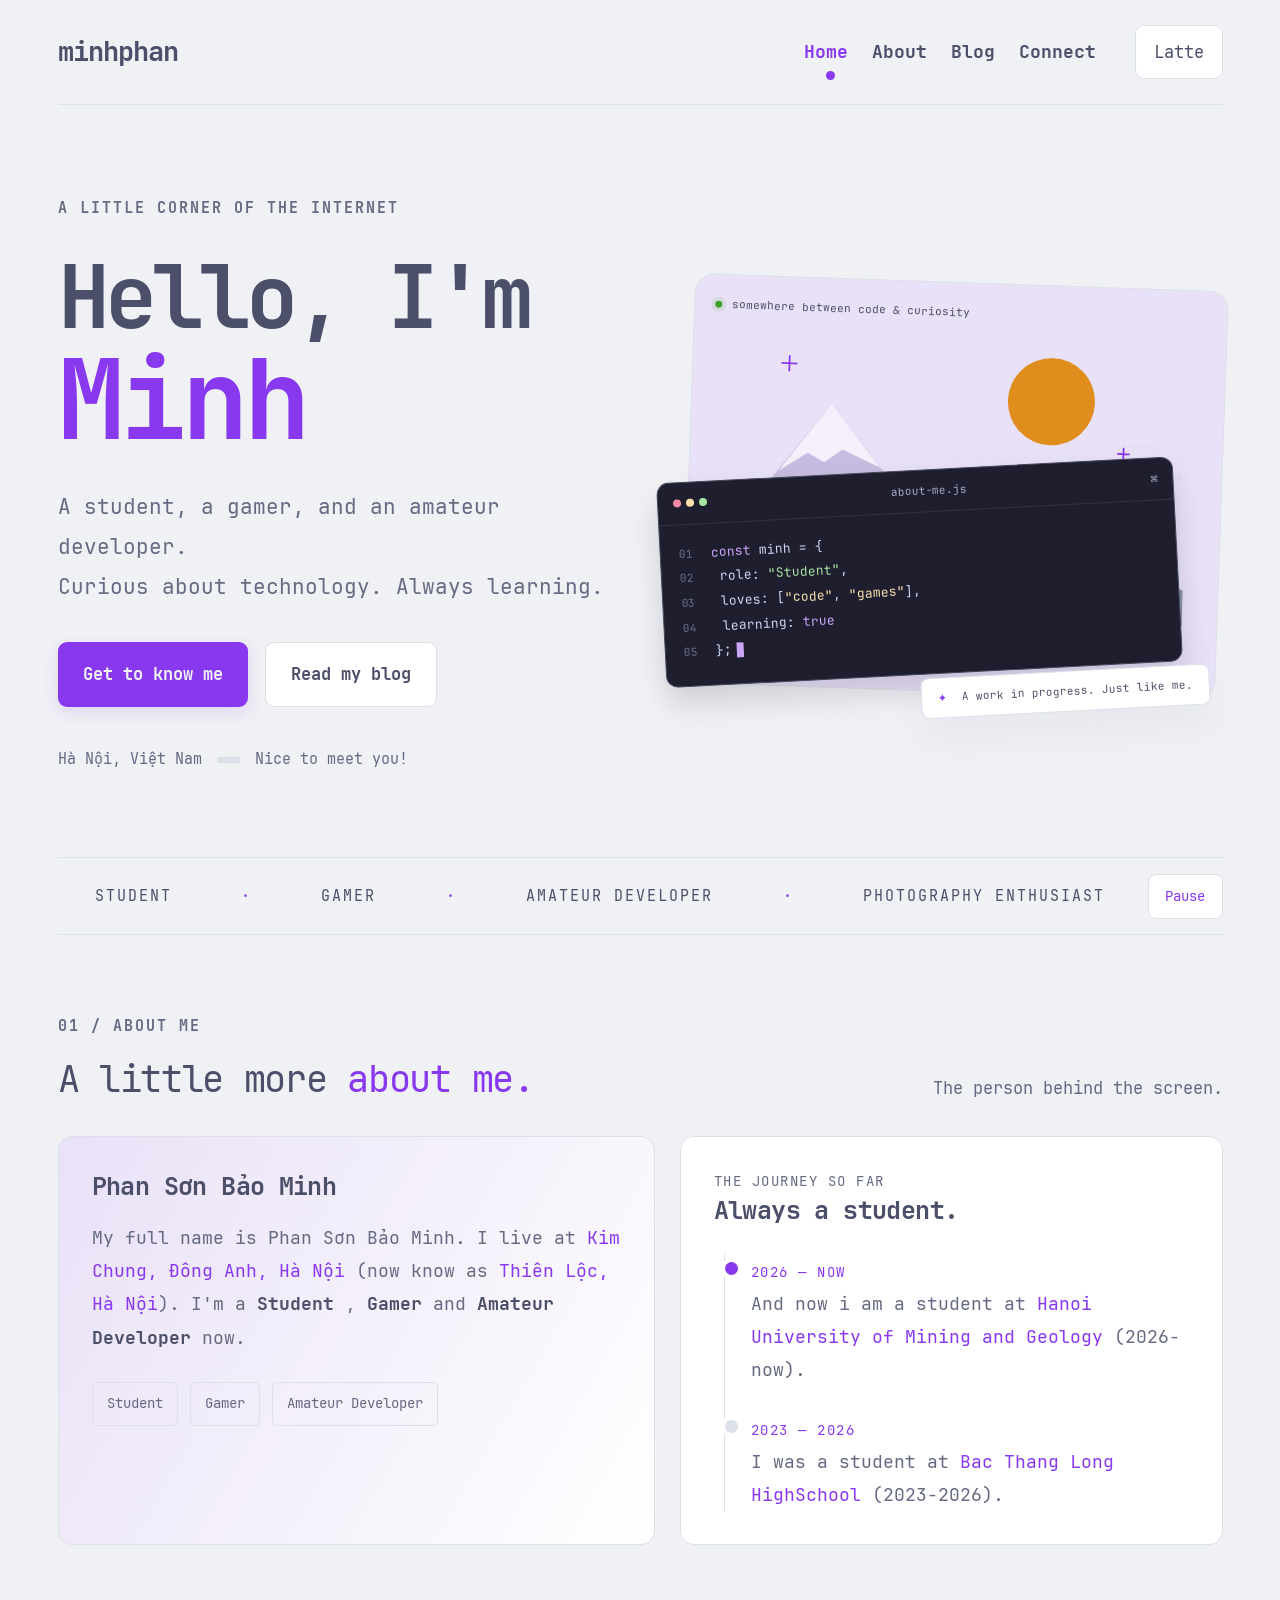
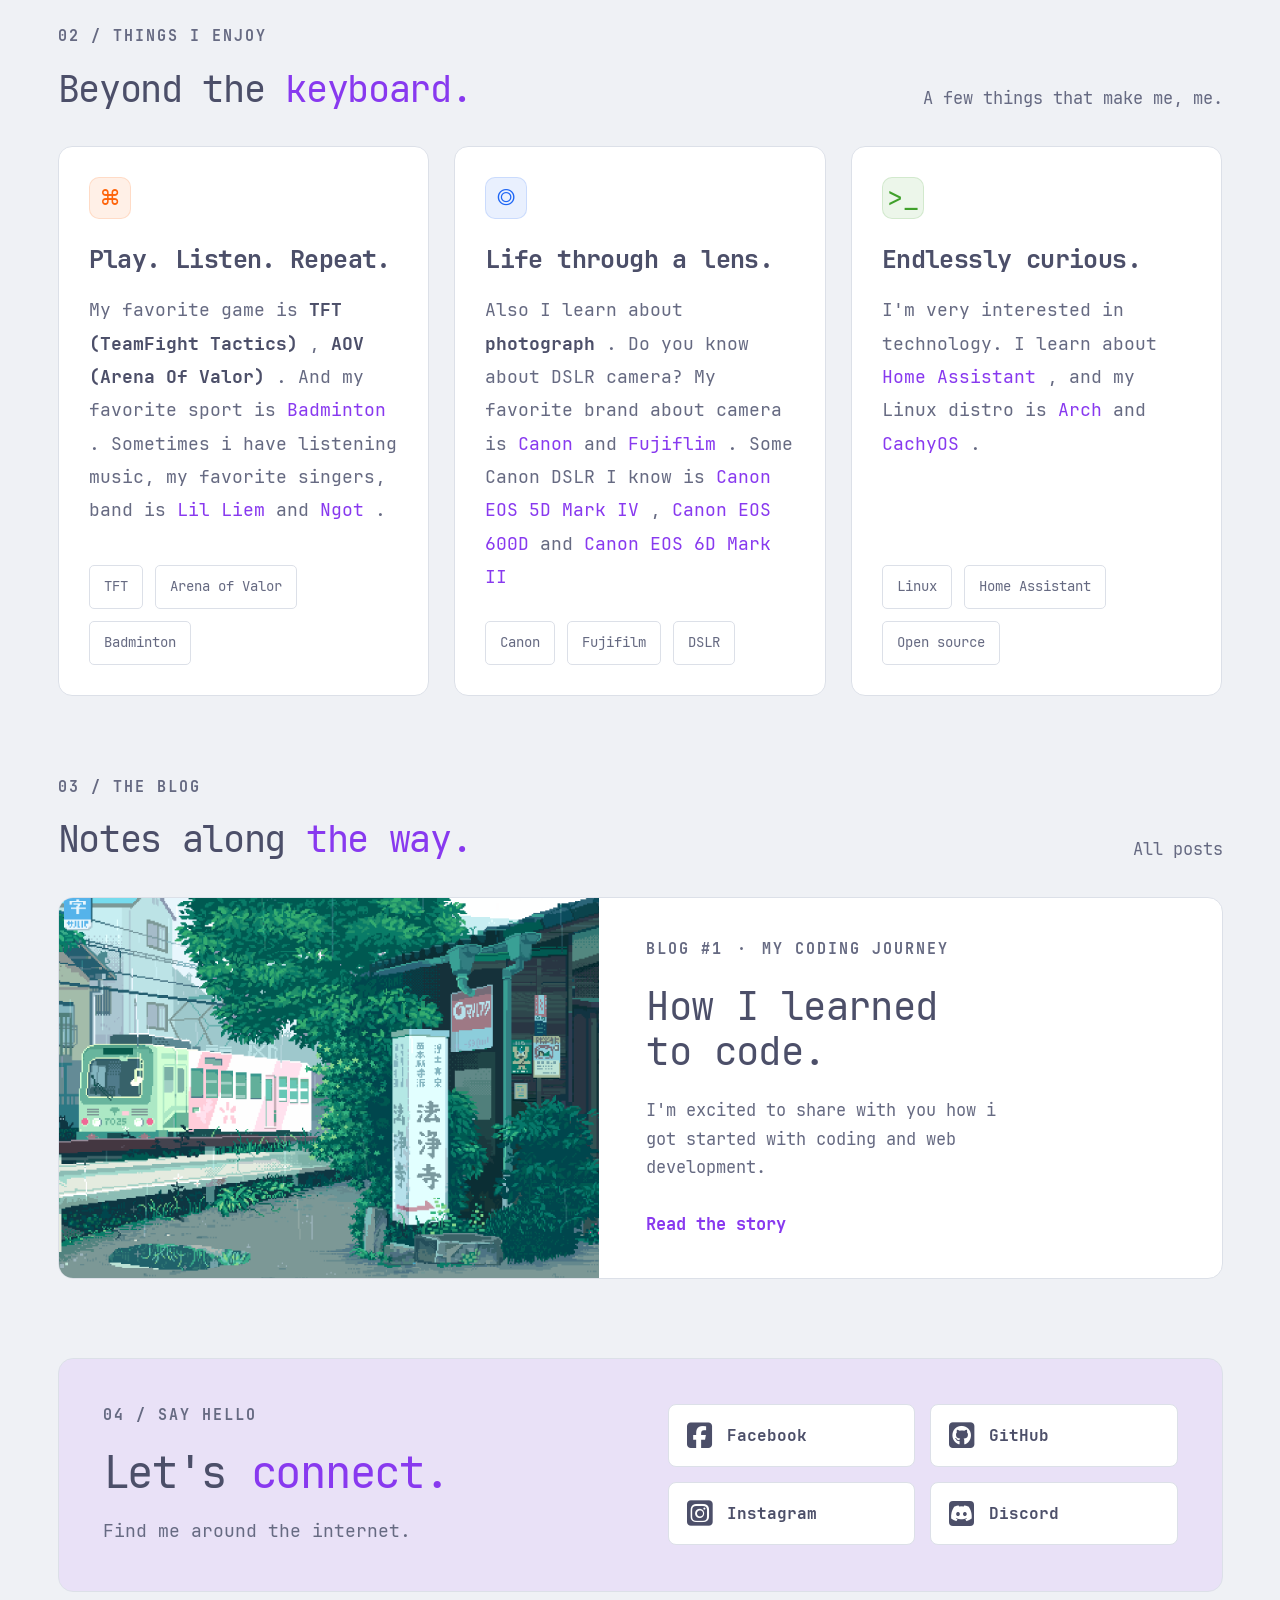
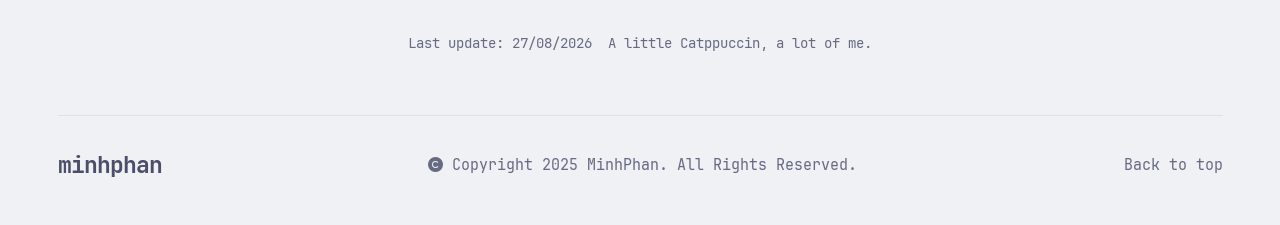
==== commit 2188d0d0: "Fix: Discord text FA" ====
--- a/index.html
+++ b/index.html
@@ -440,7 +440,7 @@
             rel="noopener noreferrer"
           >
             <i class="fa-brands fa-discord discord-square" aria-hidden="true"></i>
-            Discordc
+            Discord
           </a>
         </div>
       </section>
